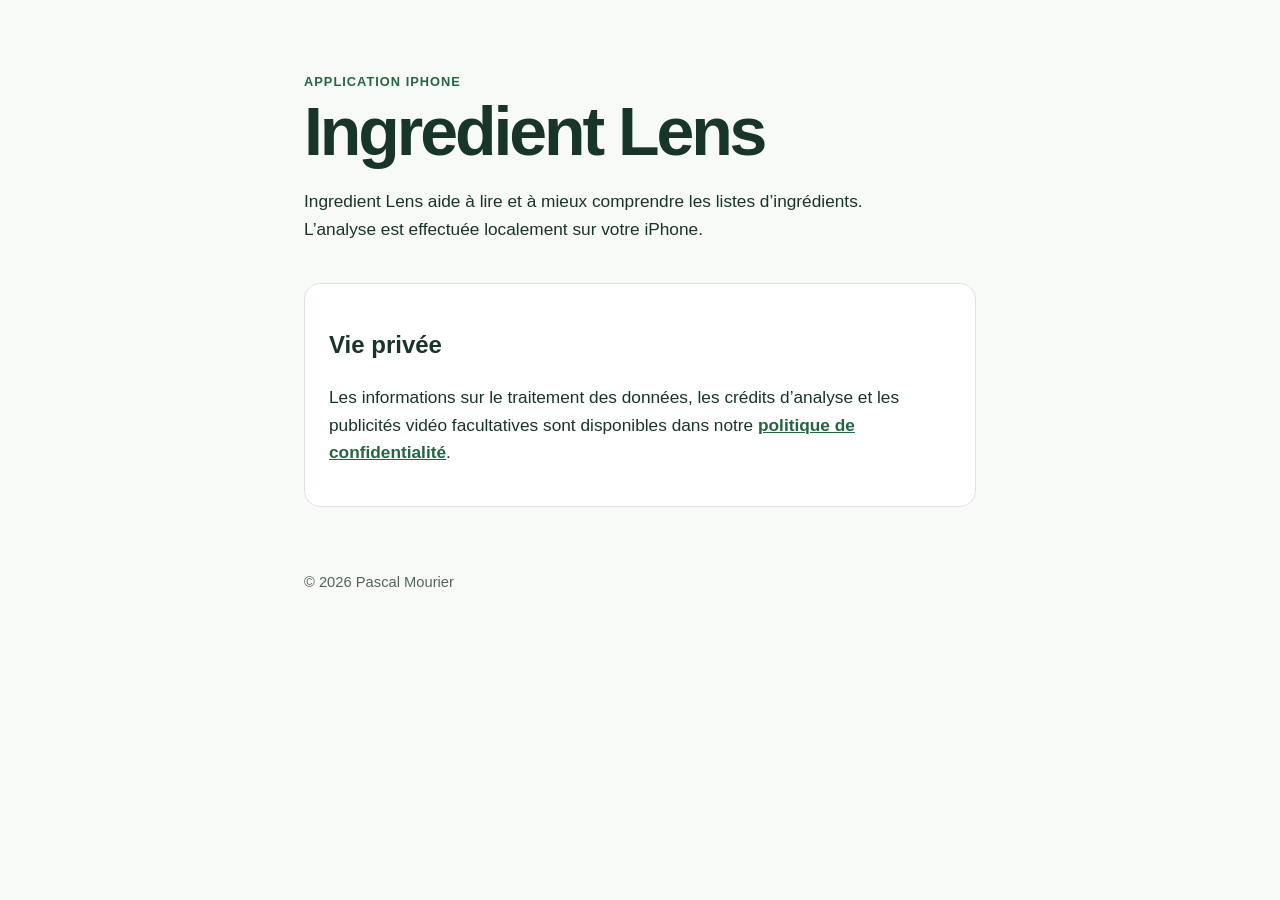
==== index.html @ 69683219 "Add Ingredient Lens privacy policy site" ====
<!doctype html>
<html lang="fr">
<head>
  <meta charset="utf-8">
  <meta name="viewport" content="width=device-width, initial-scale=1">
  <meta name="description" content="Site officiel de l’application Ingredient Lens.">
  <title>Ingredient Lens</title>
  <style>
    :root { color-scheme: light; --ink: #18352a; --muted: #52665d; --paper: #f8faf7; --line: #dbe5dc; --accent: #236642; }
    * { box-sizing: border-box; }
    body { margin: 0; font-family: -apple-system, BlinkMacSystemFont, "Segoe UI", sans-serif; color: var(--ink); background: var(--paper); line-height: 1.6; }
    main { max-width: 720px; margin: 0 auto; padding: 72px 24px; }
    .eyebrow { color: var(--accent); font-weight: 700; letter-spacing: .08em; text-transform: uppercase; font-size: .8rem; }
    h1 { font-size: clamp(2.35rem, 7vw, 4.25rem); line-height: 1.05; margin: .25rem 0 1.25rem; letter-spacing: -.045em; }
    p { font-size: 1.08rem; max-width: 62ch; }
    a { color: var(--accent); font-weight: 650; }
    .card { margin-top: 2.5rem; padding: 1.35rem 1.5rem; background: #fff; border: 1px solid var(--line); border-radius: 16px; }
    footer { margin-top: 4rem; font-size: .92rem; color: var(--muted); }
  </style>
</head>
<body>
  <main>
    <div class="eyebrow">Application iPhone</div>
    <h1>Ingredient Lens</h1>
    <p>Ingredient Lens aide à lire et à mieux comprendre les listes d’ingrédients. L’analyse est effectuée localement sur votre iPhone.</p>
    <section class="card" aria-labelledby="privacy-title">
      <h2 id="privacy-title">Vie privée</h2>
      <p>Les informations sur le traitement des données, les crédits d’analyse et les publicités vidéo facultatives sont disponibles dans notre <a href="privacy.html">politique de confidentialité</a>.</p>
    </section>
    <footer>© 2026 Pascal Mourier</footer>
  </main>
</body>
</html>
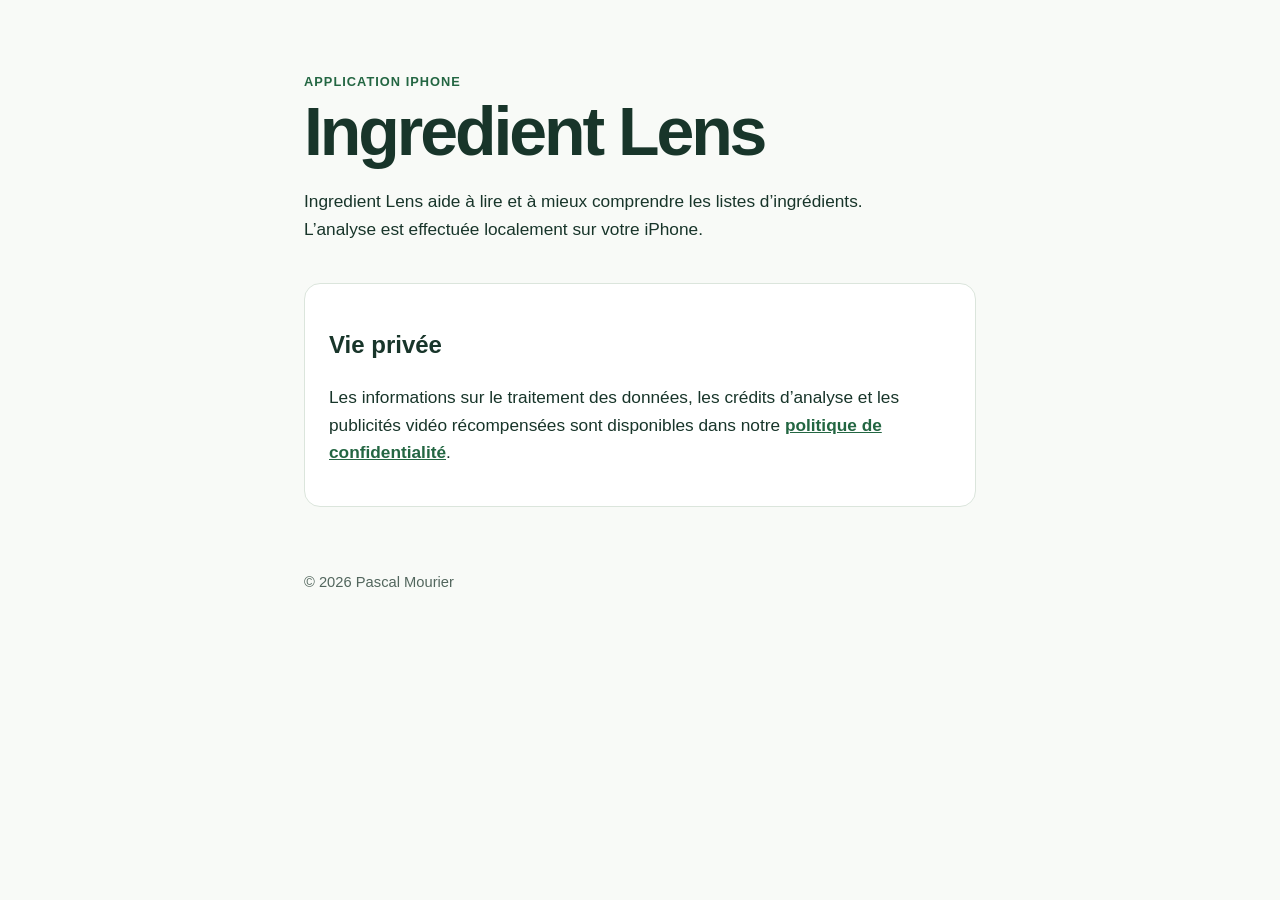
==== commit bdaef8a7: "Clarify rewarded ad credit recovery" ====
--- a/index.html
+++ b/index.html
@@ -25,7 +25,7 @@
     <p>Ingredient Lens aide à lire et à mieux comprendre les listes d’ingrédients. L’analyse est effectuée localement sur votre iPhone.</p>
     <section class="card" aria-labelledby="privacy-title">
       <h2 id="privacy-title">Vie privée</h2>
-      <p>Les informations sur le traitement des données, les crédits d’analyse et les publicités vidéo facultatives sont disponibles dans notre <a href="privacy.html">politique de confidentialité</a>.</p>
+      <p>Les informations sur le traitement des données, les crédits d’analyse et les publicités vidéo récompensées sont disponibles dans notre <a href="privacy.html">politique de confidentialité</a>.</p>
     </section>
     <footer>© 2026 Pascal Mourier</footer>
   </main>
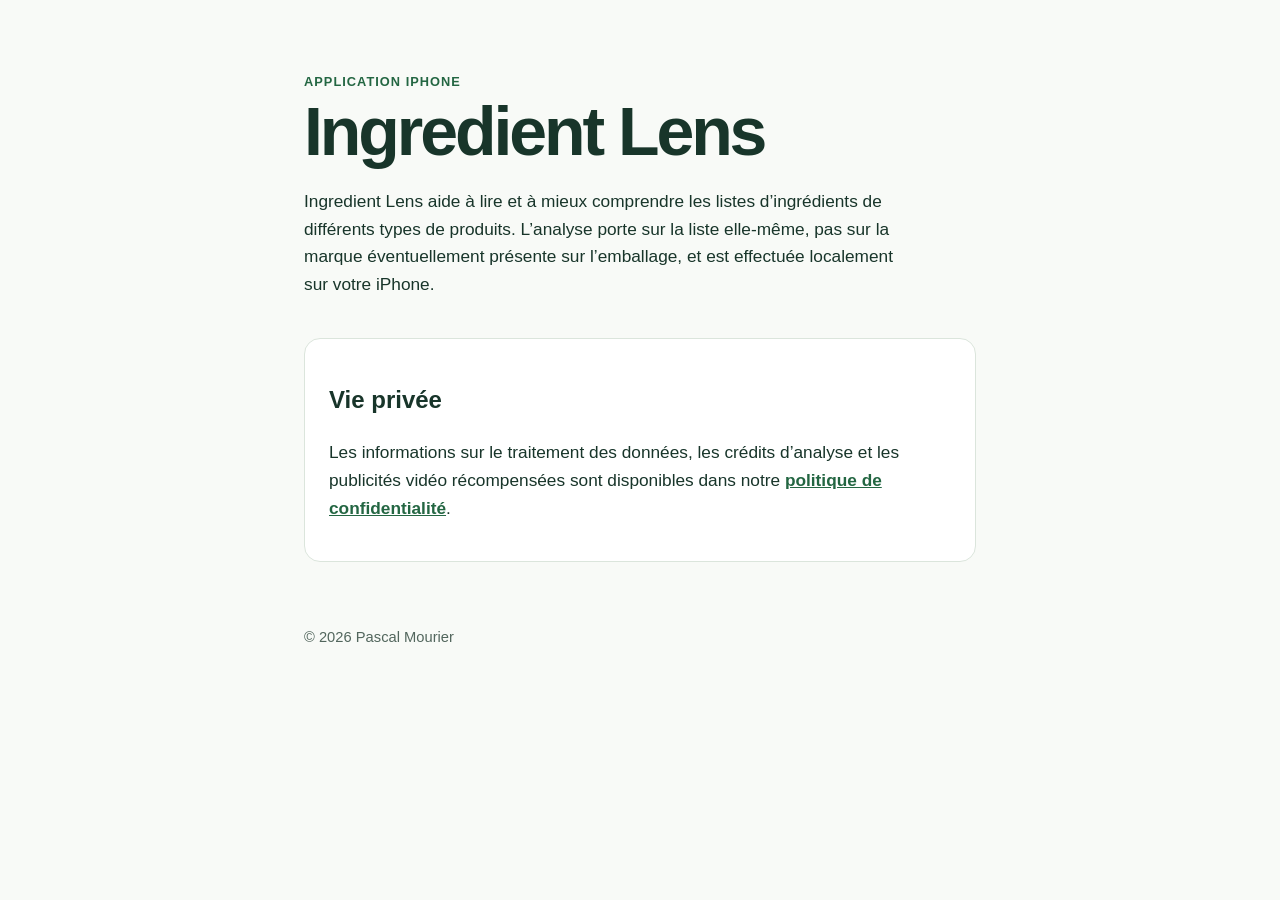
==== commit 1e82c1c2: "Clarify product and brand independence" ====
--- a/index.html
+++ b/index.html
@@ -22,7 +22,7 @@
   <main>
     <div class="eyebrow">Application iPhone</div>
     <h1>Ingredient Lens</h1>
-    <p>Ingredient Lens aide à lire et à mieux comprendre les listes d’ingrédients. L’analyse est effectuée localement sur votre iPhone.</p>
+    <p>Ingredient Lens aide à lire et à mieux comprendre les listes d’ingrédients de différents types de produits. L’analyse porte sur la liste elle-même, pas sur la marque éventuellement présente sur l’emballage, et est effectuée localement sur votre iPhone.</p>
     <section class="card" aria-labelledby="privacy-title">
       <h2 id="privacy-title">Vie privée</h2>
       <p>Les informations sur le traitement des données, les crédits d’analyse et les publicités vidéo récompensées sont disponibles dans notre <a href="privacy.html">politique de confidentialité</a>.</p>
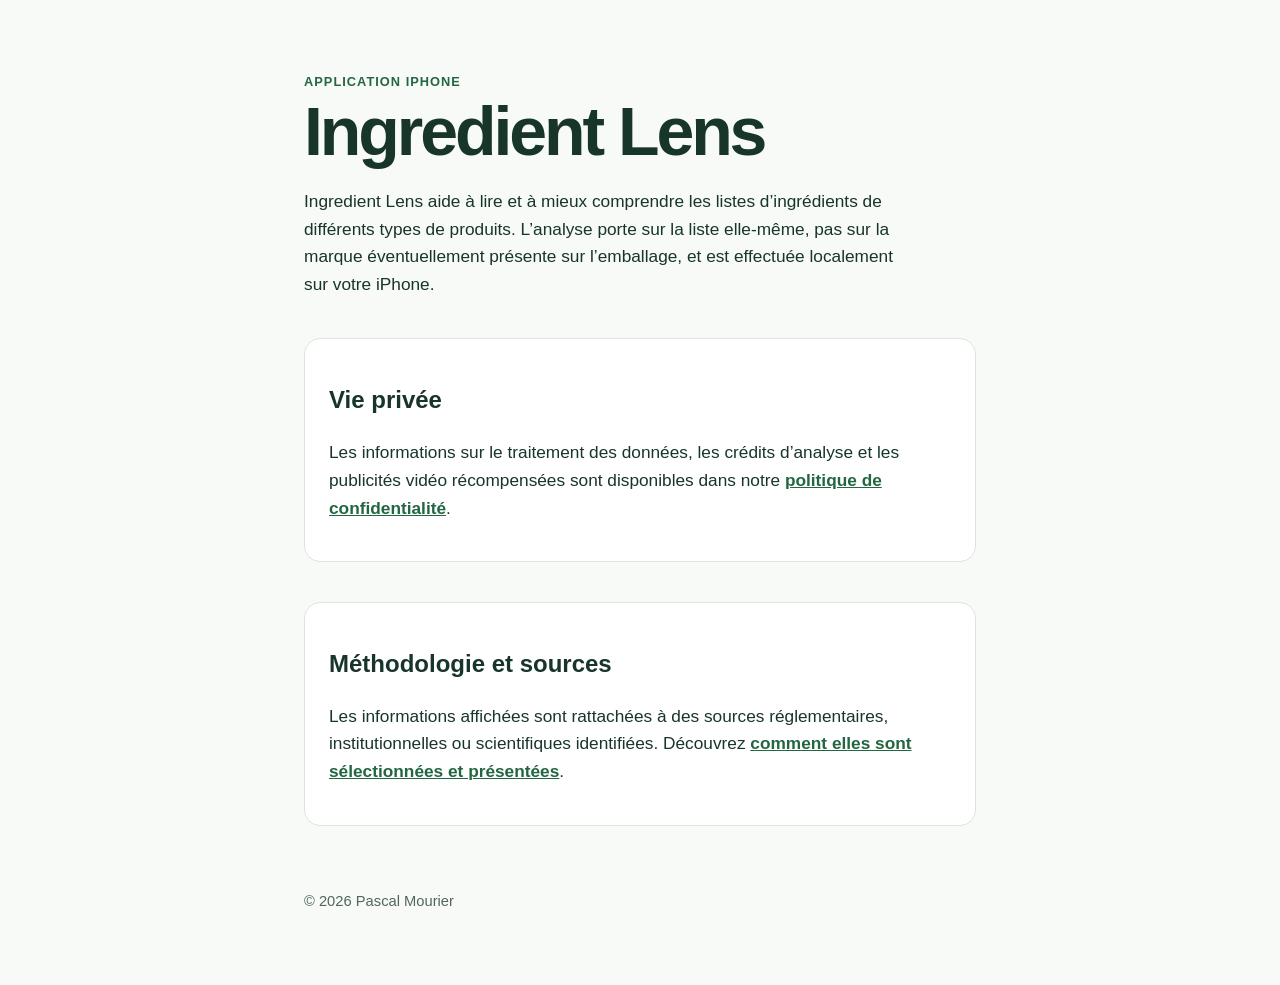
==== commit 07782b2d: "Add methodology and source transparency page" ====
--- a/index.html
+++ b/index.html
@@ -27,6 +27,10 @@
       <h2 id="privacy-title">Vie privée</h2>
       <p>Les informations sur le traitement des données, les crédits d’analyse et les publicités vidéo récompensées sont disponibles dans notre <a href="privacy.html">politique de confidentialité</a>.</p>
     </section>
+    <section class="card" aria-labelledby="method-title">
+      <h2 id="method-title">Méthodologie et sources</h2>
+      <p>Les informations affichées sont rattachées à des sources réglementaires, institutionnelles ou scientifiques identifiées. Découvrez <a href="methodologie.html">comment elles sont sélectionnées et présentées</a>.</p>
+    </section>
     <footer>© 2026 Pascal Mourier</footer>
   </main>
 </body>
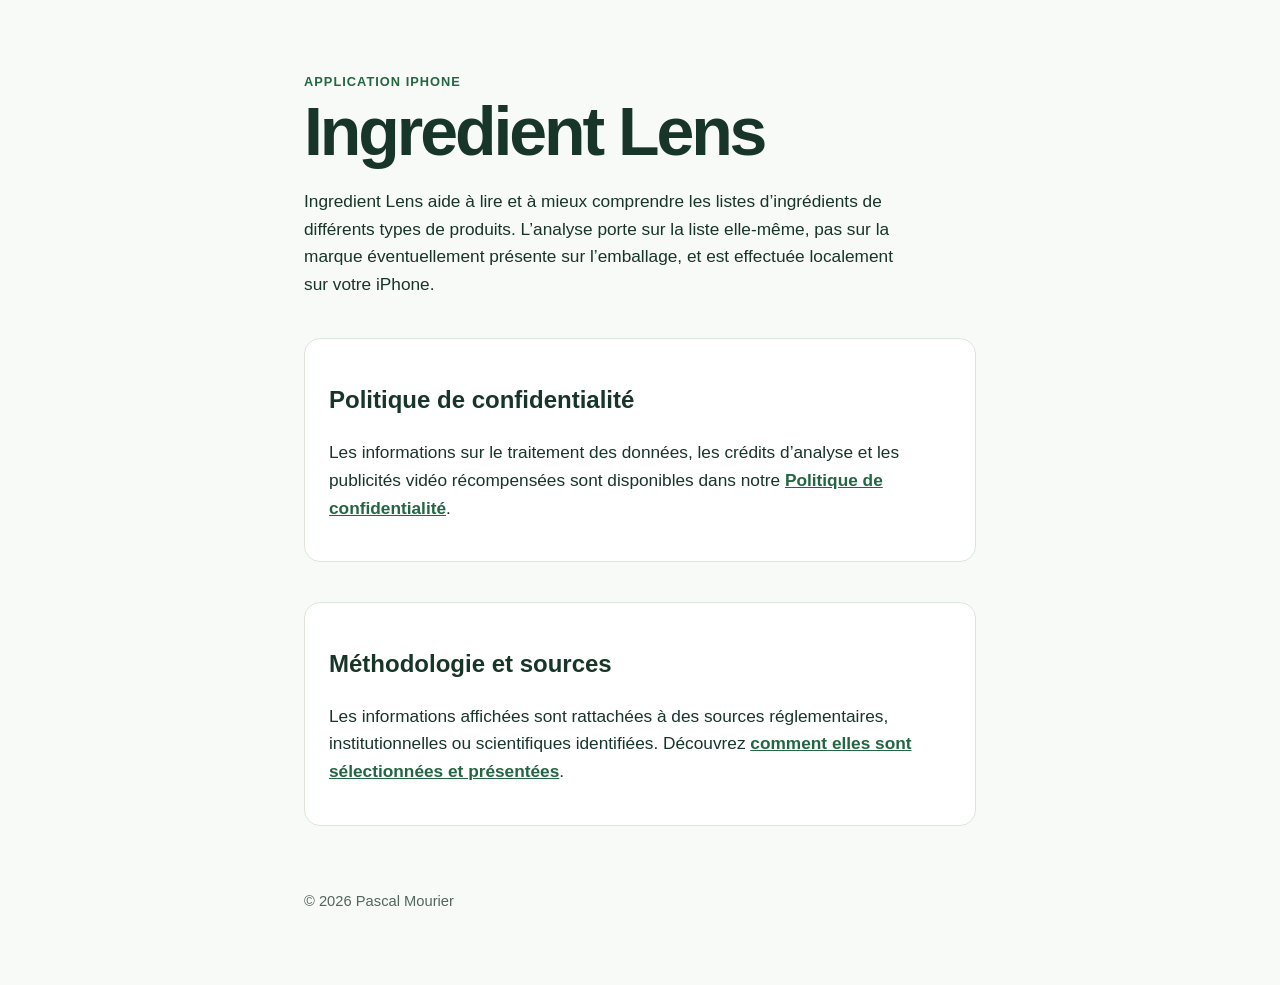
==== commit f19bd28f: "Clarifier le lien de confidentialité" ====
--- a/index.html
+++ b/index.html
@@ -24,8 +24,8 @@
     <h1>Ingredient Lens</h1>
     <p>Ingredient Lens aide à lire et à mieux comprendre les listes d’ingrédients de différents types de produits. L’analyse porte sur la liste elle-même, pas sur la marque éventuellement présente sur l’emballage, et est effectuée localement sur votre iPhone.</p>
     <section class="card" aria-labelledby="privacy-title">
-      <h2 id="privacy-title">Vie privée</h2>
-      <p>Les informations sur le traitement des données, les crédits d’analyse et les publicités vidéo récompensées sont disponibles dans notre <a href="privacy.html">politique de confidentialité</a>.</p>
+      <h2 id="privacy-title">Politique de confidentialité</h2>
+      <p>Les informations sur le traitement des données, les crédits d’analyse et les publicités vidéo récompensées sont disponibles dans notre <a href="privacy.html">Politique de confidentialité</a>.</p>
     </section>
     <section class="card" aria-labelledby="method-title">
       <h2 id="method-title">Méthodologie et sources</h2>
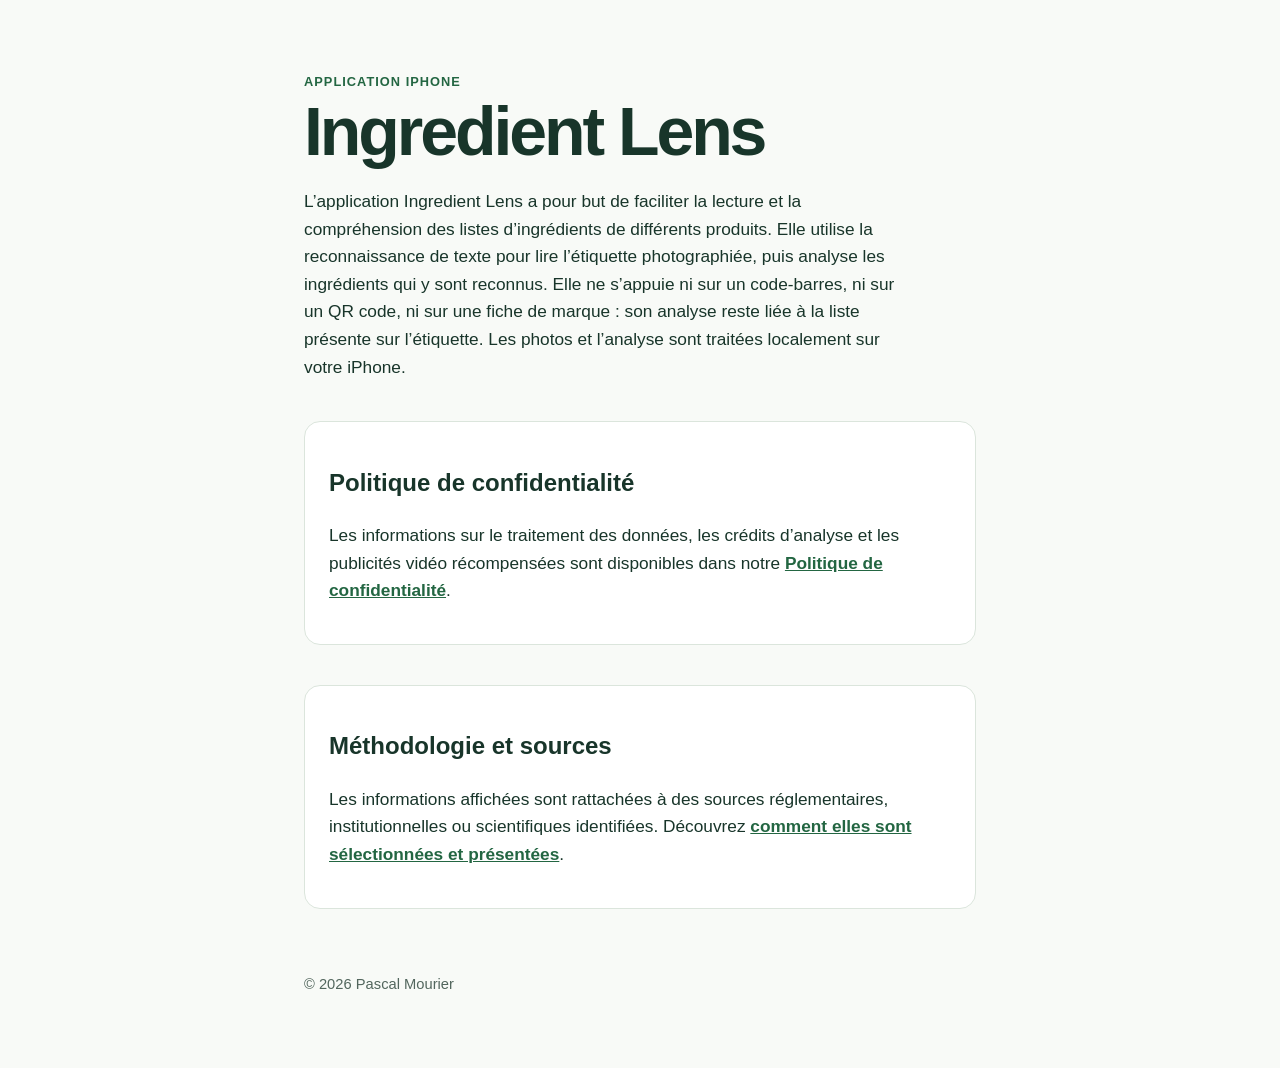
==== commit 8665feb4: "Clarifier la présentation de l'application" ====
--- a/index.html
+++ b/index.html
@@ -22,7 +22,7 @@
   <main>
     <div class="eyebrow">Application iPhone</div>
     <h1>Ingredient Lens</h1>
-    <p>Ingredient Lens aide à lire et à mieux comprendre les listes d’ingrédients de différents types de produits. L’analyse porte sur la liste elle-même, pas sur la marque éventuellement présente sur l’emballage, et est effectuée localement sur votre iPhone.</p>
+    <p>L’application Ingredient Lens a pour but de faciliter la lecture et la compréhension des listes d’ingrédients de différents produits. Elle utilise la reconnaissance de texte pour lire l’étiquette photographiée, puis analyse les ingrédients qui y sont reconnus. Elle ne s’appuie ni sur un code-barres, ni sur un QR code, ni sur une fiche de marque : son analyse reste liée à la liste présente sur l’étiquette. Les photos et l’analyse sont traitées localement sur votre iPhone.</p>
     <section class="card" aria-labelledby="privacy-title">
       <h2 id="privacy-title">Politique de confidentialité</h2>
       <p>Les informations sur le traitement des données, les crédits d’analyse et les publicités vidéo récompensées sont disponibles dans notre <a href="privacy.html">Politique de confidentialité</a>.</p>
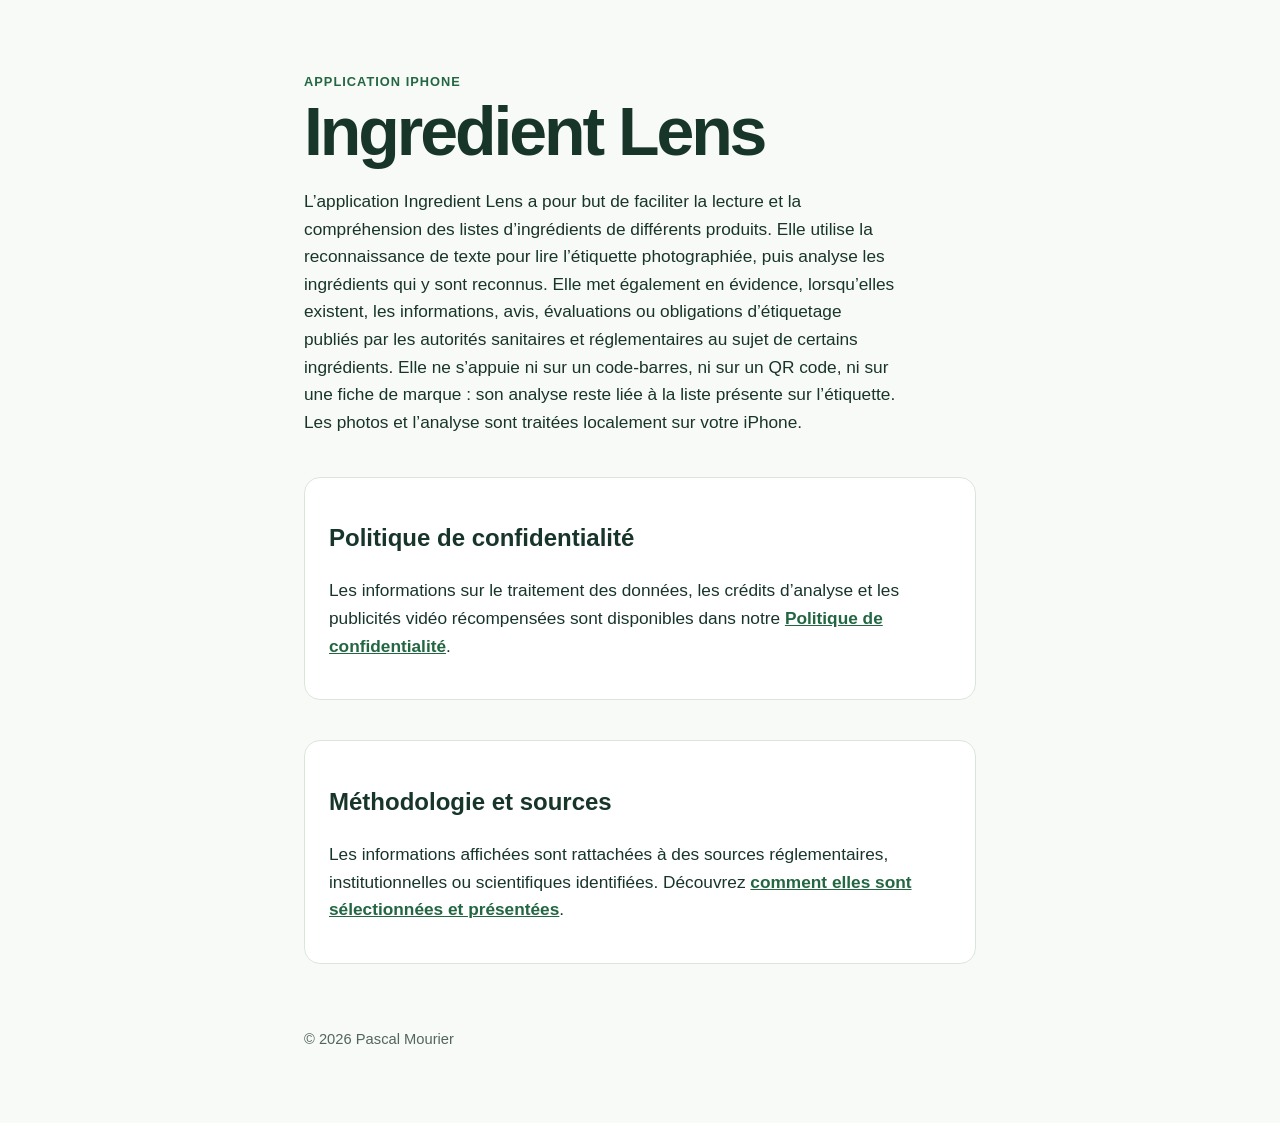
==== commit 61241788: "Préciser les limites de lecture OCR" ====
--- a/index.html
+++ b/index.html
@@ -22,7 +22,7 @@
   <main>
     <div class="eyebrow">Application iPhone</div>
     <h1>Ingredient Lens</h1>
-    <p>L’application Ingredient Lens a pour but de faciliter la lecture et la compréhension des listes d’ingrédients de différents produits. Elle utilise la reconnaissance de texte pour lire l’étiquette photographiée, puis analyse les ingrédients qui y sont reconnus. Elle ne s’appuie ni sur un code-barres, ni sur un QR code, ni sur une fiche de marque : son analyse reste liée à la liste présente sur l’étiquette. Les photos et l’analyse sont traitées localement sur votre iPhone.</p>
+    <p>L’application Ingredient Lens a pour but de faciliter la lecture et la compréhension des listes d’ingrédients de différents produits. Elle utilise la reconnaissance de texte pour lire l’étiquette photographiée, puis analyse les ingrédients qui y sont reconnus. Elle met également en évidence, lorsqu’elles existent, les informations, avis, évaluations ou obligations d’étiquetage publiés par les autorités sanitaires et réglementaires au sujet de certains ingrédients. Elle ne s’appuie ni sur un code-barres, ni sur un QR code, ni sur une fiche de marque : son analyse reste liée à la liste présente sur l’étiquette. Les photos et l’analyse sont traitées localement sur votre iPhone.</p>
     <section class="card" aria-labelledby="privacy-title">
       <h2 id="privacy-title">Politique de confidentialité</h2>
       <p>Les informations sur le traitement des données, les crédits d’analyse et les publicités vidéo récompensées sont disponibles dans notre <a href="privacy.html">Politique de confidentialité</a>.</p>
